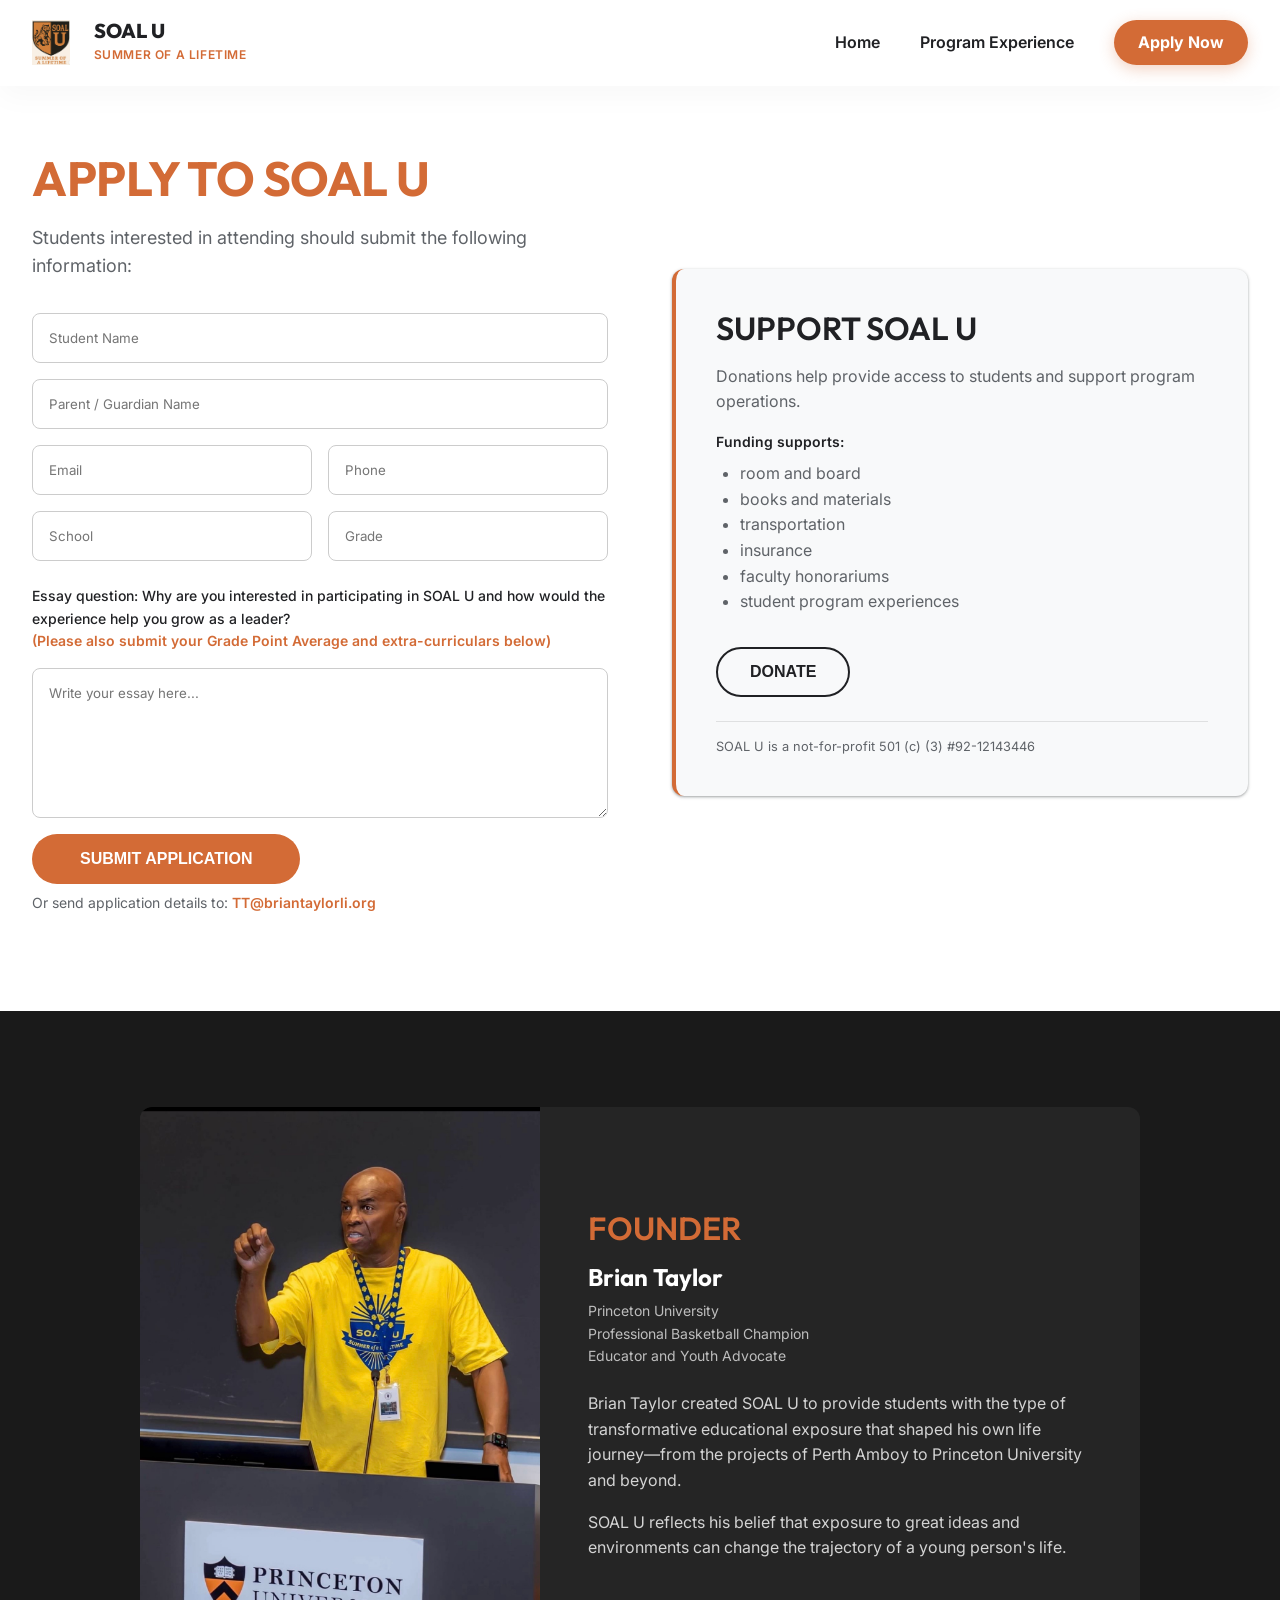
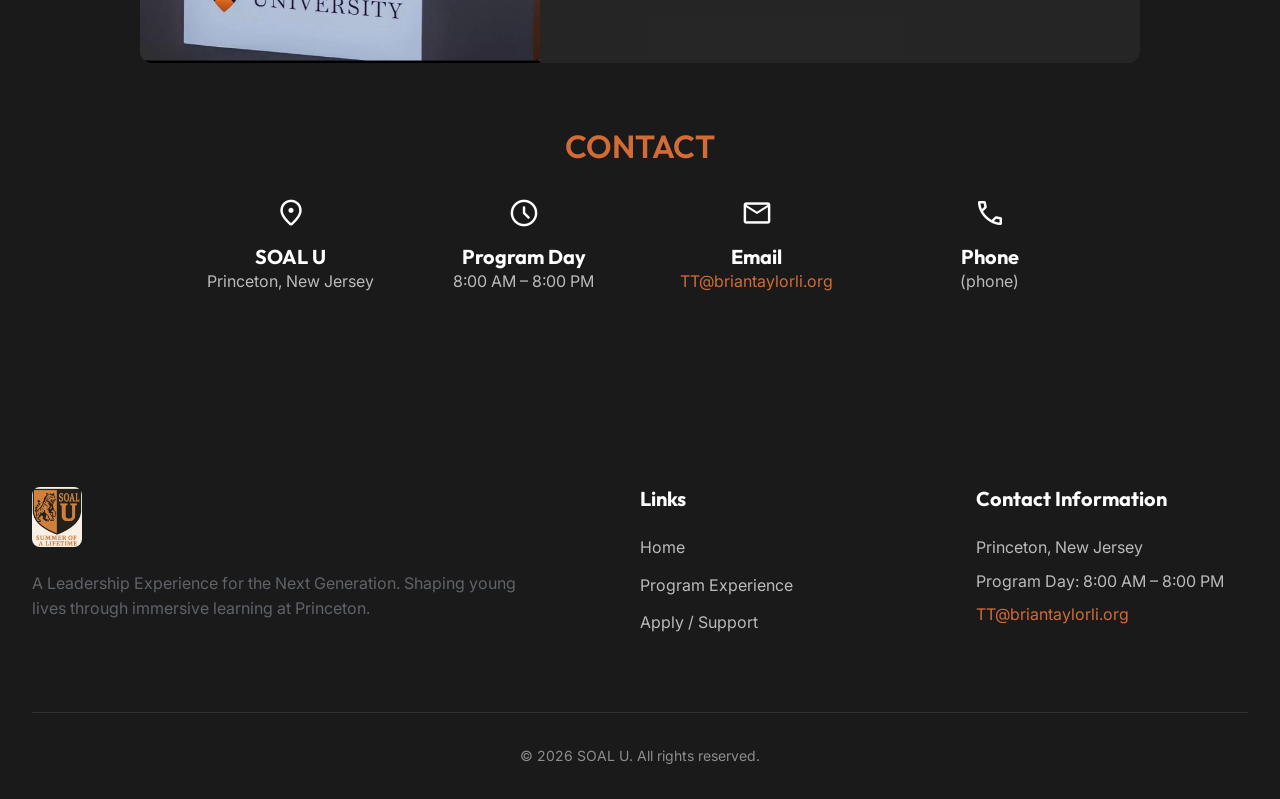
==== apply-support.html @ d5c34e99 "Add files via upload" ====
<!DOCTYPE html>
<html lang="en">
<head>
    <meta charset="UTF-8">
    <meta name="viewport" content="width=device-width, initial-scale=1.0">
    <title>SOAL U | Apply & Support</title>
    <meta name="description" content="Apply to SOAL U or Support our Program.">
    <link rel="icon" type="image/png" href="images/logo.png">
    <!-- Google Fonts: Inter & Outfit -->
    <link rel="preconnect" href="https://fonts.googleapis.com">
    <link rel="preconnect" href="https://fonts.gstatic.com" crossorigin>
    <link href="https://fonts.googleapis.com/css2?family=Inter:wght@300;400;500;600;700&family=Outfit:wght@500;700;800&display=swap" rel="stylesheet">
    <!-- Material Symbols -->
    <link rel="stylesheet" href="https://fonts.googleapis.com/css2?family=Material+Symbols+Rounded:opsz,wght,FILL,GRAD@24,400,0,0" />
    <link rel="stylesheet" href="css/styles.css">
</head>
<body>

    <!-- Navbar -->
    <nav class="navbar">
        <div class="container nav-container">
            <a href="index.html" class="nav-logo" style="text-decoration: none;">
                <img src="images/logo.png" alt="SOAL U Logo">
                <div style="display: flex; flex-direction: column; align-items: flex-start; margin-left: 0.5rem;">
                    <span style="font-size: 1.25rem; font-weight: 800; line-height: 1; color: var(--text-dark);">SOAL U</span>
                    <span style="font-size: 0.75rem; font-weight: 600; font-family: 'Inter', sans-serif; letter-spacing: 0.05em; color: var(--primary); text-transform: uppercase; margin-top: 0.2rem;">Summer of a Lifetime</span>
                </div>
            </a>
            <div class="nav-links">
                <a href="index.html">Home</a>
                <a href="program-experience.html">Program Experience</a>
                <a href="apply-support.html" class="nav-cta">Apply Now</a>
            </div>
            <button class="mobile-menu-btn">
                <span class="material-symbols-rounded">menu</span>
            </button>
        </div>
    </nav>

    <!-- Header Section -->
    <section class="section" style="padding-top: 150px; background-color: var(--white);">
        <div class="container">
            <div class="grid-2">
                <!-- Apply Form -->
                <div>
                    <h1 class="title-lg" style="margin-bottom: 1rem; color: var(--primary);">APPLY TO SOAL U</h1>
                    <p class="subtitle" style="margin-bottom: 2rem;">Students interested in attending should submit the following information:</p>
                    
                    <form action="https://formspree.io/f/xdaprrzp" method="POST" style="display: flex; flex-direction: column; gap: 1rem;">
                        <input type="text" name="Student Name" placeholder="Student Name" required style="padding: 1rem; border-radius: 8px; border: 1px solid #ccc; font-family: inherit;">
                        <input type="text" name="Parent / Guardian Name" placeholder="Parent / Guardian Name" required style="padding: 1rem; border-radius: 8px; border: 1px solid #ccc; font-family: inherit;">
                        <div style="display: grid; grid-template-columns: 1fr 1fr; gap: 1rem;">
                            <input type="email" name="Email" placeholder="Email" required style="padding: 1rem; border-radius: 8px; border: 1px solid #ccc; font-family: inherit;">
                            <input type="tel" name="Phone" placeholder="Phone" required style="padding: 1rem; border-radius: 8px; border: 1px solid #ccc; font-family: inherit;">
                        </div>
                        <div style="display: grid; grid-template-columns: 1fr 1fr; gap: 1rem;">
                            <input type="text" name="School" placeholder="School" required style="padding: 1rem; border-radius: 8px; border: 1px solid #ccc; font-family: inherit;">
                            <input type="text" name="Grade" placeholder="Grade" required style="padding: 1rem; border-radius: 8px; border: 1px solid #ccc; font-family: inherit;">
                        </div>
                        <label for="essay" style="font-weight: 500; font-size: 0.875rem; color: var(--text-dark); margin-top: 0.5rem;">Essay question: Why are you interested in participating in SOAL U and how would the experience help you grow as a leader? <br><span style="color: var(--primary); font-weight: 600;">(Please also submit your Grade Point Average and extra-curriculars below)</span></label>
                        <textarea id="essay" name="Essay question" placeholder="Write your essay here..." required style="padding: 1rem; border-radius: 8px; border: 1px solid #ccc; font-family: inherit; min-height: 150px;"></textarea>
                        
                        <div style="display: flex; flex-direction: column; gap: 0.5rem;">
                            <button type="submit" class="btn btn-primary" style="width: fit-content; padding: 1rem 3rem;">SUBMIT APPLICATION</button>
                            <p style="font-size: 0.875rem; color: var(--text-light);">Or send application details to: <a href="mailto:TT@briantaylorli.org" style="color: var(--primary); font-weight: 600;">TT@briantaylorli.org</a></p>
                        </div>
                    </form>
                </div>

                <!-- Support Section -->
                <div>
                    <div id="support" style="background: var(--bg-gray); padding: 2.5rem; border-radius: var(--radius); border-left: 4px solid var(--primary); box-shadow: var(--shadow-sm); position: sticky; top: 100px;">
                        <h2 class="title-md" style="margin-bottom: 1rem;">SUPPORT SOAL U</h2>
                        <p class="text-body" style="margin-bottom: 1rem;">Donations help provide access to students and support program operations.</p>
                        <p style="font-weight: 600; margin-bottom: 0.5rem; font-size: 0.875rem;">Funding supports:</p>
                        <ul style="list-style: disc; padding-left: 1.5rem; margin-bottom: 2rem; color: var(--text-light);">
                            <li>room and board</li>
                            <li>books and materials</li>
                            <li>transportation</li>
                            <li>insurance</li>
                            <li>faculty honorariums</li>
                            <li>student program experiences</li>
                        </ul>
                        <button class="btn btn-outline" onclick="alert('Donation window opened!')" style="margin-bottom: 1.5rem;">DONATE</button>
                        <div style="padding-top: 1rem; border-top: 1px solid rgba(0,0,0,0.1); font-size: 0.8rem; color: var(--text-light); line-height: 1.4;">
                            SOAL U is a not-for-profit 501 (c) (3) #92-12143446
                        </div>
                    </div>
                </div>
            </div>
        </div>
    </section>

    <!-- Founder Section -->
    <section class="section bg-dark text-white" style="padding-bottom: 2rem;">
        <div class="container">
            <div style="background: rgba(255,255,255,0.05); border-radius: var(--radius); display: flex; overflow: hidden; align-items: stretch; max-width: 1000px; margin: 0 auto;">
                <div style="width: 40%;">
                    <img src="images/founder.jpeg" alt="Brian Taylor, Founder" style="width: 100%; height: 100%; object-fit: cover; display: block;">
                </div>
                <div style="padding: 3rem; width: 60%; display: flex; flex-direction: column; justify-content: center;">
                    <h2 class="title-md" style="margin-bottom: 1rem; color: var(--primary);">FOUNDER</h2>
                    <h3 style="color: var(--white); font-size: 1.5rem; margin-bottom: 0.5rem; font-family: 'Outfit', sans-serif;">Brian Taylor</h3>
                    <ul style="list-style: none; margin-bottom: 1.5rem; color: rgba(255,255,255,0.7); font-size: 0.875rem;" class="component-list">
                        <li>Princeton University</li>
                        <li>Professional Basketball Champion</li>
                        <li>Educator and Youth Advocate</li>
                    </ul>
                    <p style="color: rgba(255,255,255,0.8); margin-bottom: 1rem;">Brian Taylor created SOAL U to provide students with the type of transformative educational exposure that shaped his own life journey—from the projects of Perth Amboy to Princeton University and beyond.</p>
                    <p style="color: rgba(255,255,255,0.8);">SOAL U reflects his belief that exposure to great ideas and environments can change the trajectory of a young person's life.</p>
                </div>
            </div>
        </div>
    </section>

    <!-- Contact Section -->
    <section class="section bg-dark text-white" style="padding-top: 2rem;">
        <div class="container" style="text-align: center;">
            <h2 class="title-md" style="margin-bottom: 2rem; color: var(--primary);">CONTACT</h2>
            <div class="grid-4" style="text-align: center; max-width: 900px; margin: 0 auto;">
                <div>
                    <span class="material-symbols-rounded" style="color: var(--white); font-size: 2rem; margin-bottom: 1rem;">location_on</span>
                    <h4 style="color: var(--white); font-size: 1.25rem;">SOAL U</h4>
                    <p style="color: rgba(255,255,255,0.7);">Princeton, New Jersey</p>
                </div>
                <div>
                    <span class="material-symbols-rounded" style="color: var(--white); font-size: 2rem; margin-bottom: 1rem;">schedule</span>
                    <h4 style="color: var(--white); font-size: 1.25rem;">Program Day</h4>
                    <p style="color: rgba(255,255,255,0.7);">8:00 AM – 8:00 PM</p>
                </div>
                <div>
                    <span class="material-symbols-rounded" style="color: var(--white); font-size: 2rem; margin-bottom: 1rem;">mail</span>
                    <h4 style="color: var(--white); font-size: 1.25rem;">Email</h4>
                    <p style="color: rgba(255,255,255,0.7);"><a href="mailto:TT@briantaylorli.org" style="color: var(--primary);">TT@briantaylorli.org</a></p>
                </div>
                <div>
                    <span class="material-symbols-rounded" style="color: var(--white); font-size: 2rem; margin-bottom: 1rem;">phone</span>
                    <h4 style="color: var(--white); font-size: 1.25rem;">Phone</h4>
                    <p style="color: rgba(255,255,255,0.7);">(phone)</p>
                </div>
            </div>
        </div>
    </section>

    <!-- Footer -->
    <footer class="footer" style="margin-top: 0;">
        <div class="container">
            <div class="footer-grid">
                <div class="footer-col" style="padding-right: 2rem;">
                    <img src="images/logo.png" alt="SOAL U" style="height: 60px; margin-bottom: 1rem; border-radius: 8px;">
                    <p class="text-body">A Leadership Experience for the Next Generation. Shaping young lives through immersive learning at Princeton.</p>
                </div>
                
                <div class="footer-col">
                    <h4>Links</h4>
                    <ul>
                        <li><a href="index.html">Home</a></li>
                        <li><a href="program-experience.html">Program Experience</a></li>
                        <li><a href="apply-support.html">Apply / Support</a></li>
                    </ul>
                </div>
                
                <div class="footer-col">
                    <h4>Contact Information</h4>
                    <p style="color: rgba(255,255,255,0.7); margin-bottom: 0.5rem;">Princeton, New Jersey</p>
                    <p style="color: rgba(255,255,255,0.7); margin-bottom: 0.5rem;">Program Day: 8:00 AM – 8:00 PM</p>
                    <p style="color: rgba(255,255,255,0.7); margin-bottom: 0.5rem;"><a href="mailto:TT@briantaylorli.org" style="color: var(--primary);">TT@briantaylorli.org</a></p>
                </div>
            </div>
            
            <div class="copyright">
                &copy; 2026 SOAL U. All rights reserved.
            </div>
        </div>
    </footer>

    <script src="js/main.js"></script>
</body>
</html>
---- css/styles.css ----
@import url('https://fonts.googleapis.com/css2?family=Inter:wght@300;400;500;600;700&family=Outfit:wght@500;700;800&display=swap');

:root {
  --primary: #D36B36; /* Derived from logo */
  --primary-dark: #B95828;
  --text-dark: #202124;
  --text-light: #5F6368;
  --bg-light: #FFFFFF;
  --bg-gray: #F8F9FA;
  --bg-dark: #1A1A1A;
  --white: #FFFFFF;
  --shadow-sm: 0 1px 2px 0 rgba(60,64,67,0.3), 0 1px 3px 1px rgba(60,64,67,0.15);
  --shadow-md: 0 4px 6px -1px rgba(60,64,67,0.1), 0 2px 4px -1px rgba(60,64,67,0.06);
  --shadow-lg: 0 10px 15px -3px rgba(60,64,67,0.1), 0 4px 6px -2px rgba(60,64,67,0.05);
  --transition: all 0.3s cubic-bezier(0.4, 0, 0.2, 1);
  --radius: 12px;
}

* {
  margin: 0;
  padding: 0;
  box-sizing: border-box;
}

html {
  scroll-behavior: smooth;
}

body {
  font-family: 'Inter', sans-serif;
  color: var(--text-dark);
  line-height: 1.6;
  background-color: var(--bg-light);
  overflow-x: hidden;
}

h1, h2, h3, h4, h5, h6 {
  font-family: 'Outfit', sans-serif;
  color: var(--text-dark);
  line-height: 1.2;
}

a {
  text-decoration: none;
  color: inherit;
}

ul {
  list-style: none;
}

/* Typography */
.title-xl { font-size: clamp(3rem, 5vw, 4.5rem); font-weight: 800; letter-spacing: -0.02em; }
.title-lg { font-size: clamp(2rem, 4vw, 3rem); font-weight: 700; letter-spacing: -0.01em; }
.title-md { font-size: clamp(1.5rem, 3vw, 2rem); font-weight: 600; }
.subtitle { font-size: 1.125rem; color: var(--text-light); }
.text-body { font-size: 1rem; color: var(--text-light); }

/* Layout & Utils */
.container {
  width: 100%;
  max-width: 1280px;
  margin: 0 auto;
  padding: 0 2rem;
}

.section {
  padding: 6rem 0;
}

.bg-gray { background-color: var(--bg-gray); }
.bg-dark { background-color: var(--bg-dark); color: var(--white); }
.bg-dark h1, .bg-dark h2, .bg-dark h3 { color: var(--white); }
.bg-dark .subtitle, .bg-dark .text-body { color: rgba(255,255,255,0.8); }

.grid-2 {
  display: grid;
  grid-template-columns: 1fr 1fr;
  gap: 4rem;
  align-items: center;
}

.grid-3 {
  display: grid;
  grid-template-columns: repeat(3, 1fr);
  gap: 2rem;
}

.grid-4 {
  display: grid;
  grid-template-columns: repeat(4, 1fr);
  gap: 2rem;
}

/* Buttons */
.btn {
  display: inline-flex;
  align-items: center;
  justify-content: center;
  padding: 0.875rem 2rem;
  border-radius: 50px;
  font-weight: 600;
  font-size: 1rem;
  transition: var(--transition);
  cursor: pointer;
  border: none;
}

.btn-primary {
  background-color: var(--primary);
  color: var(--white);
}

.btn-primary:hover {
  background-color: var(--primary-dark);
  transform: translateY(-2px);
  box-shadow: var(--shadow-md);
}

.btn-outline {
  background-color: transparent;
  color: var(--text-dark);
  border: 2px solid var(--text-dark);
}

.btn-outline:hover {
  background-color: var(--text-dark);
  color: var(--white);
}

.btn-outline-light {
  background-color: transparent;
  color: var(--white);
  border: 2px solid var(--white);
}

.btn-outline-light:hover {
  background-color: var(--white);
  color: var(--primary-dark);
}

/* Navbar */
.navbar {
  position: fixed;
  top: 0;
  left: 0;
  width: 100%;
  padding: 1.25rem 0;
  background-color: rgba(255, 255, 255, 0.90);
  backdrop-filter: blur(12px);
  -webkit-backdrop-filter: blur(12px);
  z-index: 1000;
  border-bottom: 1px solid rgba(255,255,255,0.3);
  box-shadow: 0 10px 30px rgba(0,0,0,0.03);
  transition: all 0.3s ease;
}

.navbar.scrolled {
  padding: 0.75rem 0;
  box-shadow: var(--shadow-sm);
}

.nav-container {
  display: flex;
  justify-content: space-between;
  align-items: center;
}

.nav-logo {
  display: flex;
  align-items: center;
  gap: 1rem;
  font-family: 'Outfit', sans-serif;
  font-weight: 800;
  font-size: 1.5rem;
  color: var(--text-dark);
}

.nav-logo img {
  height: 45px;
  transition: transform 0.3s ease;
}

.nav-logo:hover img {
  transform: scale(1.05);
}

.nav-links {
  display: flex;
  gap: 2.5rem;
  align-items: center;
}

.nav-links a {
  text-decoration: none;
  color: var(--text-dark);
  font-weight: 600;
  font-size: 1rem;
  position: relative;
  padding: 0.5rem 0;
  transition: color 0.3s ease;
}

.nav-links a::after {
  content: '';
  position: absolute;
  bottom: 0;
  left: 0;
  width: 0%;
  height: 2px;
  background-color: var(--primary);
  transition: width 0.3s ease;
  border-radius: 2px;
}

.nav-links a:hover {
  color: var(--primary);
}

.nav-links a:hover::after, .nav-links a.active::after {
  width: 100%;
}

.nav-links a.active {
  color: var(--primary);
}

.nav-cta {
  background-color: var(--primary);
  color: var(--white) !important;
  padding: 0.6rem 1.5rem !important;
  border-radius: 50px;
  font-weight: 700 !important;
  box-shadow: 0 4px 15px rgba(211, 107, 54, 0.3);
}

.nav-cta::after {
  display: none !important;
}

.nav-cta:hover {
  background-color: #e87b45 !important;
  color: var(--white) !important;
  transform: translateY(-2px);
  box-shadow: 0 6px 20px rgba(211, 107, 54, 0.4);
}

.mobile-menu-btn {
  display: none;
  background: none;
  border: none;
  font-size: 1.5rem;
  cursor: pointer;
  color: var(--text-dark);
}

/* Hero Section */
.hero {
  min-height: 100vh;
  display: flex;
  align-items: center;
  padding-top: 100px;
  position: relative;
  overflow: hidden;
}

.hero-content {
  position: relative;
  z-index: 2;
  width: 100%;
}

.hero .label {
  display: inline-block;
  padding: 0.5rem 1rem;
  background-color: rgba(211, 107, 54, 0.1);
  color: var(--primary);
  border-radius: 50px;
  font-weight: 600;
  margin-bottom: 1.5rem;
  text-transform: uppercase;
  letter-spacing: 1px;
  font-size: 0.875rem;
}

.hero h1 {
  margin-bottom: 1.5rem;
}

.hero p {
  font-size: 1.25rem;
  color: var(--text-light);
  margin-bottom: 2.5rem;
}

.hero-image-wrapper {
  position: relative;
  width: 100%;
  height: auto;
  z-index: 1;
}

.hero-image-wrapper img {
  width: 100%;
  height: 100%;
  object-fit: cover;
  object-position: center;
  border-bottom-left-radius: 40px;
}

/* Feature Cards */
.feature-card {
  background: var(--white);
  padding: 2.5rem;
  border-radius: var(--radius);
  box-shadow: var(--shadow-sm);
  transition: var(--transition);
  height: 100%;
  position: relative;
  overflow: hidden;
}

.feature-card::before {
  content: '';
  position: absolute;
  top: 0;
  left: 0;
  width: 100%;
  height: 4px;
  background: var(--primary);
  transform: scaleX(0);
  transform-origin: left;
  transition: transform 0.3s ease;
}

.feature-card:hover {
  transform: translateY(-5px);
  box-shadow: var(--shadow-lg);
}

.feature-card:hover::before {
  transform: scaleX(1);
}

.feature-icon {
  width: 48px;
  height: 48px;
  background: rgba(211, 107, 54, 0.1);
  color: var(--primary);
  border-radius: 12px;
  display: flex;
  align-items: center;
  justify-content: center;
  font-size: 1.5rem;
  margin-bottom: 1.5rem;
}

.feature-card h3 {
  margin-bottom: 1rem;
  font-size: 1.25rem;
}

/* Image Grid */
.masonry-grid {
  display: grid;
  grid-template-columns: repeat(2, 1fr);
  gap: 2rem;
}

.masonry-item {
  border-radius: var(--radius);
  overflow: hidden;
  box-shadow: var(--shadow-md);
  position: relative;
}

.masonry-item img {
  width: 100%;
  height: 100%;
  object-fit: cover;
  transition: transform 0.5s ease;
  display: block;
}

.masonry-item:hover img {
  transform: scale(1.05);
}

.masonry-item:first-child {
  grid-row: span 2;
}

/* Hero Collage */
.hero-collage {
  display: grid;
  grid-template-columns: 10fr 7fr;
  grid-template-rows: 1fr 1fr;
  gap: 1.5rem;
  align-items: stretch;
}

.hero-img-main {
  grid-row: span 2;
  border-radius: 24px;
  overflow: hidden;
  box-shadow: var(--shadow-lg);
  height: 500px;
}

.hero-img-sec {
  border-radius: 24px;
  overflow: hidden;
  box-shadow: var(--shadow-lg);
  height: calc(250px - 0.75rem);
}

.hero-img-main img, .hero-img-sec img {
  width: 100%;
  height: 100%;
  object-fit: cover;
  transition: transform 0.3s ease;
}

.hero-img-main:hover img, .hero-img-sec:hover img {
  transform: scale(1.05);
}

/* Program Components */
.component-list {
  padding-left: 0;
}

.component-item {
  display: flex;
  align-items: flex-start;
  margin-bottom: 1.5rem;
}

.component-item .check {
  color: var(--primary);
  margin-right: 1rem;
  margin-top: 5px;
  font-size: 1.25rem;
}

/* Footer Section / Apply CTA */
.cta-box {
  background: #0f0f0f;
  color: var(--white);
  border-radius: 40px;
  padding: 6rem 3rem;
  text-align: center;
  box-shadow: 0 30px 60px rgba(0, 0, 0, 0.4), inset 0 1px 0 rgba(255,255,255,0.1);
  margin-top: 6rem;
  position: relative;
  z-index: 10;
  overflow: hidden;
}

.cta-box::before {
  content: '';
  position: absolute;
  top: -50%;
  left: 50%;
  transform: translateX(-50%);
  width: 150%;
  height: 200%;
  background: radial-gradient(circle at center, rgba(211,107,54,0.2) 0%, rgba(15,15,15,0) 60%);
  z-index: 1;
  pointer-events: none;
}

.cta-box > * {
  position: relative;
  z-index: 2;
}

.cta-box h2 {
  color: var(--white);
  font-family: 'Outfit', sans-serif;
  font-size: 3.25rem;
  font-weight: 300;
  letter-spacing: 0;
  margin-bottom: 0.5rem;
}

.cta-box p.cta-sub {
  color: rgba(255,255,255,0.6);
  font-size: 1.125rem;
  margin-bottom: 2.5rem;
  font-weight: 400;
}

.cta-box .subtitle {
  color: rgba(255,255,255,0.8);
}

.footer {
  background: var(--bg-dark);
  color: var(--white);
  padding: 6rem 0 2rem;
  margin-top: 4rem;
}

.footer-grid {
  display: grid;
  grid-template-columns: 2fr 1fr 1fr;
  gap: 4rem;
  margin-bottom: 4rem;
}

.footer-col h4 {
  color: var(--white);
  margin-bottom: 1.5rem;
  font-size: 1.25rem;
}

.footer-col ul li {
  margin-bottom: 0.75rem;
  color: rgba(255,255,255,0.7);
}

.founder-info {
  display: flex;
  align-items: center;
  gap: 1rem;
  margin-top: 1.5rem;
}

.founder-avatar {
  width: 60px;
  height: 60px;
  border-radius: 50%;
  background: rgba(255,255,255,0.1);
  display: flex;
  align-items: center;
  justify-content: center;
  font-weight: 700;
  font-size: 1.25rem;
}

.copyright {
  text-align: center;
  padding-top: 2rem;
  border-top: 1px solid rgba(255,255,255,0.1);
  color: rgba(255,255,255,0.5);
  font-size: 0.875rem;
}

/* Responsive */
@media (max-width: 992px) {
  .hero-image-wrapper {
    position: relative;
    width: 100%;
    height: 400px;
    margin-top: 3rem;
    border-radius: var(--radius);
    overflow: hidden;
  }
  
  .hero-image-wrapper img {
    border-radius: var(--radius);
  }

  .grid-2 { grid-template-columns: 1fr; gap: 3rem; }
  .grid-3 { grid-template-columns: repeat(2, 1fr); }
  .grid-4 { grid-template-columns: repeat(2, 1fr); }
  
  .footer-grid { grid-template-columns: 1fr 1fr; }
}

@media (max-width: 768px) {
  .nav-links { display: none; }
  .mobile-menu-btn { display: block; }
  
  .grid-3, .grid-4, .masonry-grid { grid-template-columns: 1fr; }
  .masonry-item:first-child { grid-row: auto; }
  
  .title-xl { font-size: 2.5rem; }
  .section { padding: 4rem 0; }
  .cta-box { padding: 2rem; }
  
  .footer-grid { grid-template-columns: 1fr; gap: 2.5rem; }
}

/* Dynamic Animations */
@keyframes fadeInUp {
  from { opacity: 0; transform: translateY(40px); }
  to { opacity: 1; transform: translateY(0); }
}

@keyframes fadeInLeft {
  from { opacity: 0; transform: translateX(-40px); }
  to { opacity: 1; transform: translateX(0); }
}

@keyframes fadeInRight {
  from { opacity: 0; transform: translateX(40px); }
  to { opacity: 1; transform: translateX(0); }
}

@keyframes floatAnim {
  0% { transform: translateY(0px); }
  50% { transform: translateY(-10px); }
  100% { transform: translateY(0px); }
}

.hero-content h1 {
  animation: fadeInLeft 0.8s cubic-bezier(0.16, 1, 0.3, 1) forwards;
}

.hero-content h2 {
  opacity: 0;
  animation: fadeInLeft 0.8s cubic-bezier(0.16, 1, 0.3, 1) 0.15s forwards;
}

.hero-content div {
  opacity: 0;
  animation: fadeInLeft 0.8s cubic-bezier(0.16, 1, 0.3, 1) 0.3s forwards;
}

.hero-collage {
  opacity: 0;
  animation: fadeInRight 1s cubic-bezier(0.16, 1, 0.3, 1) 0.2s forwards;
}

.hero-img-main img {
  animation: floatAnim 6s ease-in-out infinite;
}

.hero-img-sec:nth-child(2) img {
  animation: floatAnim 7s ease-in-out infinite 0.5s;
}

.hero-img-sec:nth-child(3) img {
  animation: floatAnim 8s ease-in-out infinite 1s;
}

.scroll-reveal {
  opacity: 0;
  transform: translateY(40px);
  transition: opacity 0.8s cubic-bezier(0.16, 1, 0.3, 1), transform 0.8s cubic-bezier(0.16, 1, 0.3, 1);
}

.scroll-reveal.visible {
  opacity: 1;
  transform: translateY(0);
}
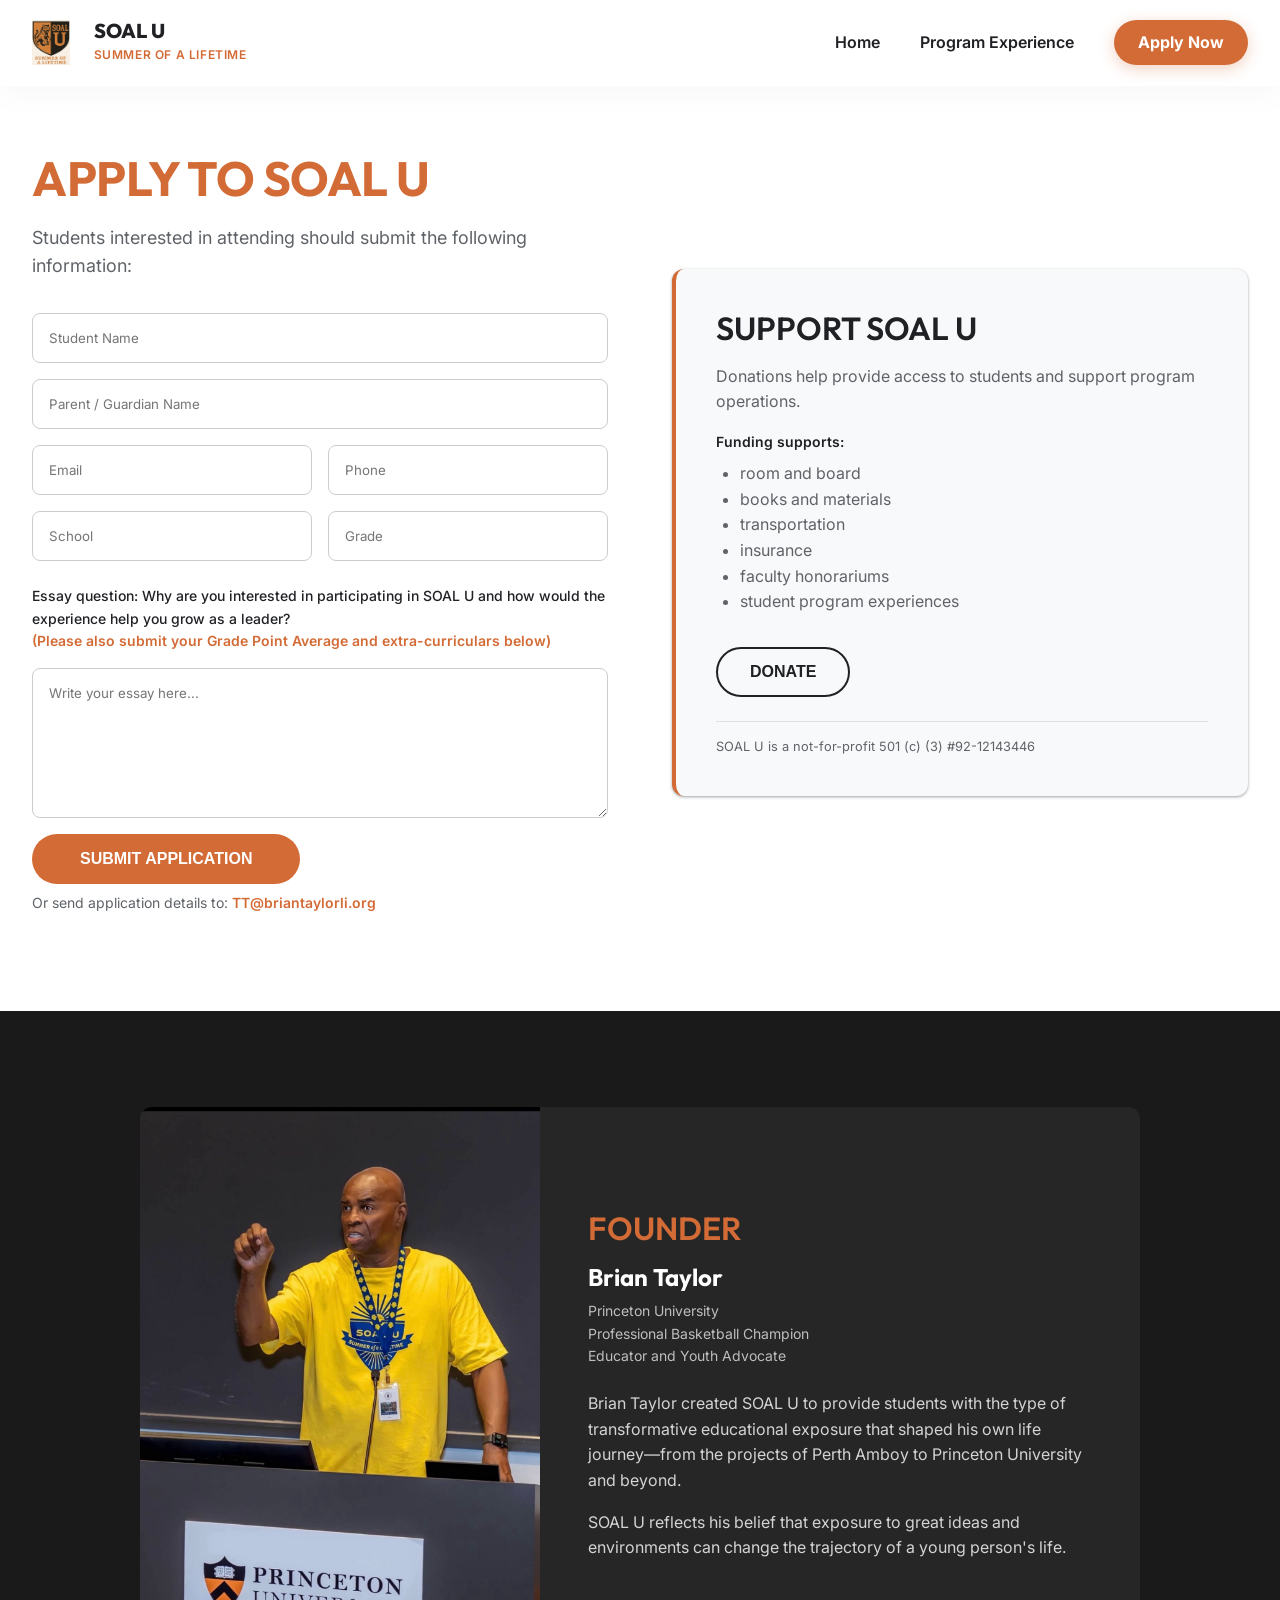
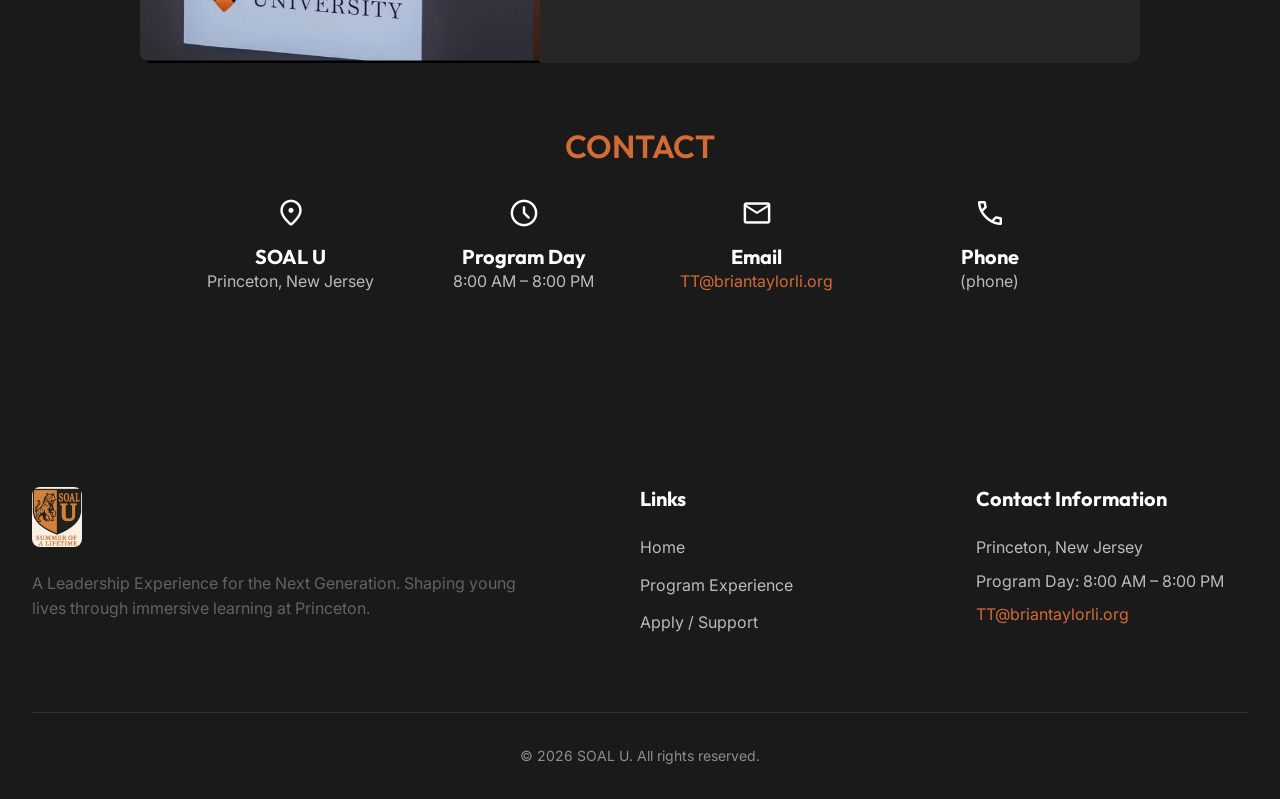
==== commit 3182cd36: "Update apply-support.html" ====
--- a/apply-support.html
+++ b/apply-support.html
@@ -96,7 +96,7 @@
         <div class="container">
             <div style="background: rgba(255,255,255,0.05); border-radius: var(--radius); display: flex; overflow: hidden; align-items: stretch; max-width: 1000px; margin: 0 auto;">
                 <div style="width: 40%;">
-                    <img src="images/founder.jpeg" alt="Brian Taylor, Founder" style="width: 100%; height: 100%; object-fit: cover; display: block;">
+                   <img src="images/founder.jpeg" alt="Brian Taylor, Founder" style="width: 100%; height: auto; object-fit: contain; display: block;">
                 </div>
                 <div style="padding: 3rem; width: 60%; display: flex; flex-direction: column; justify-content: center;">
                     <h2 class="title-md" style="margin-bottom: 1rem; color: var(--primary);">FOUNDER</h2>
--- a/css/styles.css
+++ b/css/styles.css
@@ -634,7 +634,6 @@
 
 .hero-img-sec:nth-child(3) img {
   animation: floatAnim 8s ease-in-out infinite 1s;
-}
 
 .scroll-reveal {
   opacity: 0;
@@ -646,3 +645,125 @@
   opacity: 1;
   transform: translateY(0);
 }
+
+@media (max-width: 768px) {
+  .founder-section,
+  .founder-container,
+  .founder-content,
+  .about-founder,
+  .founder-wrapper {
+    display: block !important;
+    grid-template-columns: 1fr !important;
+    flex-direction: column !important;
+  }
+
+  .founder-image,
+  .founder-photo,
+  .founder-left,
+  .founder-right,
+  .founder-text {
+    width: 100% !important;
+    max-width: 100% !important;
+  }
+
+  .founder-image img,
+  .founder-photo img,
+  .founder-left img {
+    width: 100% !important;
+    height: auto !important;
+    display: block !important;
+  }
+
+  .founder-text,
+  .founder-right,
+  .founder-content {
+    padding: 20px !important;
+  }
+
+ h1, h2, h3 {
+  overflow-wrap: break-word !important;
+
+/* MOBILE FIX */
+@media (max-width: 768px) {
+  .grid-2 {
+    grid-template-columns: 1fr !important;
+    gap: 1.5rem !important;
+  }
+
+  .grid-2 > * {
+    width: 100% !important;
+    max-width: 100% !important;
+  }
+
+  .grid-2 img {
+    width: 100% !important;
+    height: auto !important;
+    object-fit: contain !important;
+    display: block !important;
+  }
+}
+   /* HERO MOBILE FIX */
+@media (max-width: 768px) {
+  .hero {
+    min-height: auto !important;
+    padding-top: 120px !important;
+  }
+
+  .hero-content {
+    width: 100% !important;
+  }
+
+  .hero-image-wrapper {
+    width: 100% !important;
+    height: auto !important;
+    margin-top: 2rem !important;
+  }
+
+  .hero-collage {
+    display: grid !important;
+    grid-template-columns: 1fr !important;
+    grid-template-rows: auto !important;
+    gap: 1rem !important;
+  }
+
+  .hero-img-main,
+  .hero-img-sec {
+    height: auto !important;
+    grid-row: auto !important;
+  }
+
+  .hero-img-main img,
+  .hero-img-sec img {
+    width: 100% !important;
+    height: auto !important;
+    object-fit: contain !important;
+    display: block !important;
+  }
+}
+/* CTA MOBILE FIX */
+@media (max-width: 768px) {
+
+  .cta-box {
+    padding: 3rem 1.5rem !important;
+    border-radius: 20px !important;
+  }
+
+  .cta-box h2 {
+    font-size: 2rem !important;
+  }
+
+  .cta-sub {
+    font-size: 1rem !important;
+  }
+
+  .cta-box div {
+    flex-direction: column !important;
+    gap: 1rem !important;
+  }
+
+  .cta-box .btn {
+    width: 100% !important;
+    padding: 1rem !important;
+  }
+
+}
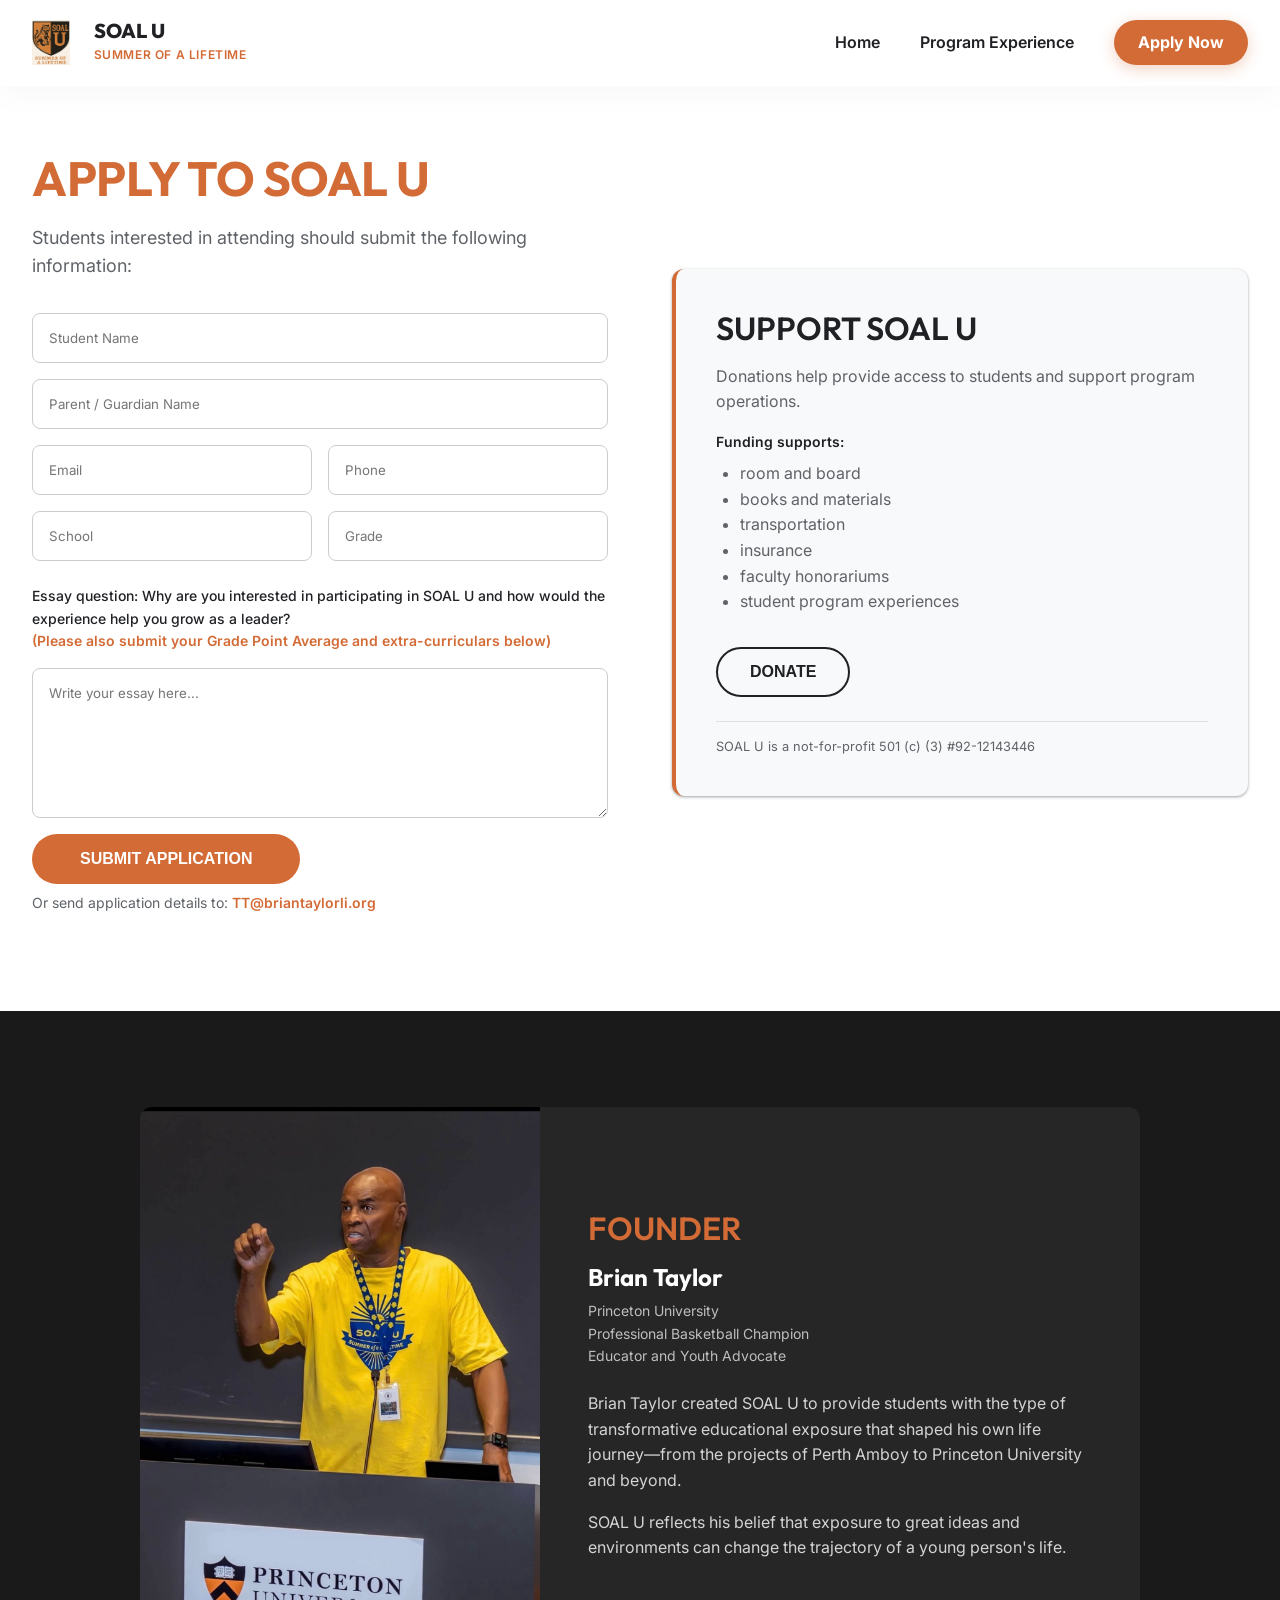
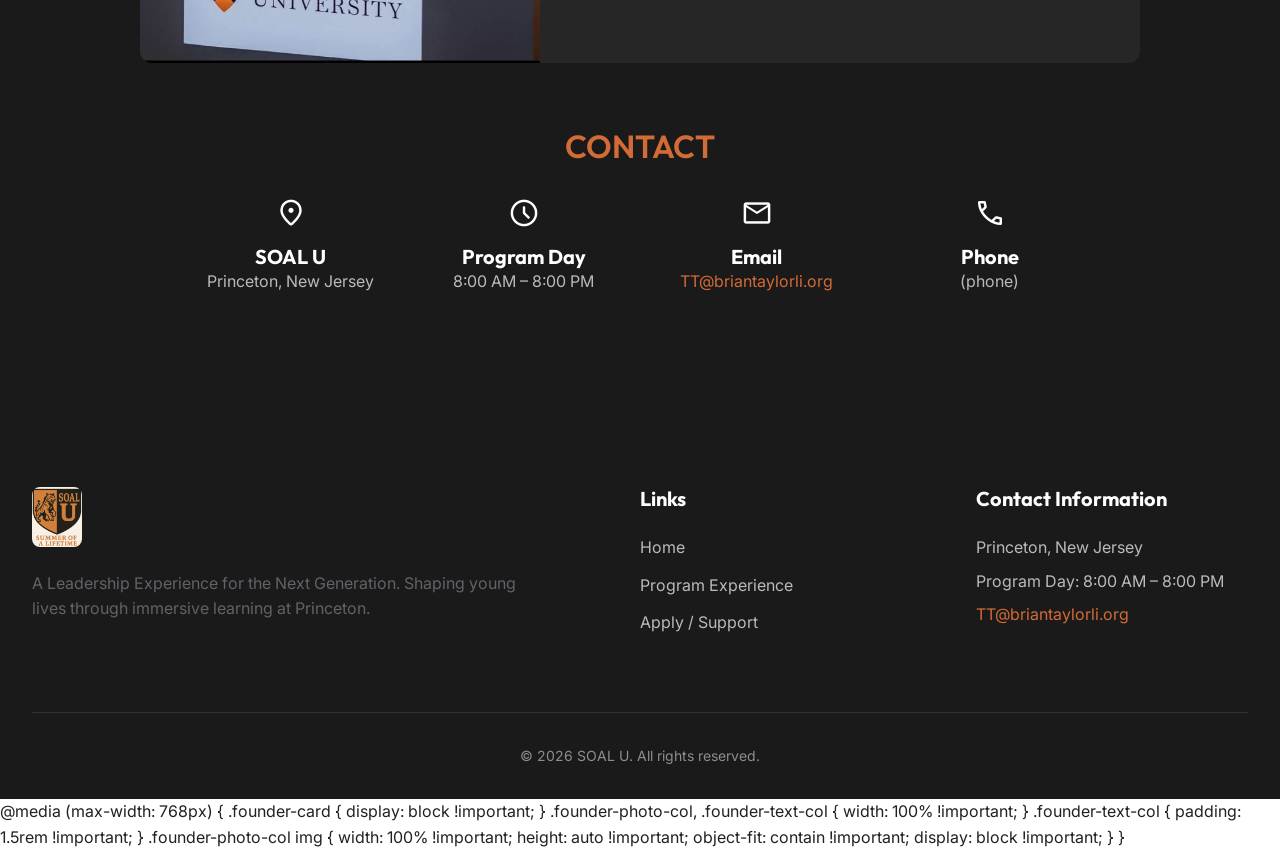
==== commit 6bddf1dc: "Update apply-support.html" ====
--- a/apply-support.html
+++ b/apply-support.html
@@ -94,11 +94,11 @@
     <!-- Founder Section -->
     <section class="section bg-dark text-white" style="padding-bottom: 2rem;">
         <div class="container">
-            <div style="background: rgba(255,255,255,0.05); border-radius: var(--radius); display: flex; overflow: hidden; align-items: stretch; max-width: 1000px; margin: 0 auto;">
-                <div style="width: 40%;">
+            <div class="founder-card" style="background: rgba(255,255,255,0.05); border-radius: var(--radius); display: flex; overflow: hidden; align-items: stretch; max-width: 1000px; margin: 0 auto;">
+                <div class="founder-photo-col" style="width: 40%;">
                    <img src="images/founder.jpeg" alt="Brian Taylor, Founder" style="width: 100%; height: auto; object-fit: contain; display: block;">
                 </div>
-                <div style="padding: 3rem; width: 60%; display: flex; flex-direction: column; justify-content: center;">
+                <div class="founder-text-col" style="padding: 3rem; width: 60%; display: flex; flex-direction: column; justify-content: center;">
                     <h2 class="title-md" style="margin-bottom: 1rem; color: var(--primary);">FOUNDER</h2>
                     <h3 style="color: var(--white); font-size: 1.5rem; margin-bottom: 0.5rem; font-family: 'Outfit', sans-serif;">Brian Taylor</h3>
                     <ul style="list-style: none; margin-bottom: 1.5rem; color: rgba(255,255,255,0.7); font-size: 0.875rem;" class="component-list">
@@ -177,3 +177,24 @@
     <script src="js/main.js"></script>
 </body>
 </html>
+@media (max-width: 768px) {
+  .founder-card {
+    display: block !important;
+  }
+
+  .founder-photo-col,
+  .founder-text-col {
+    width: 100% !important;
+  }
+
+  .founder-text-col {
+    padding: 1.5rem !important;
+  }
+
+  .founder-photo-col img {
+    width: 100% !important;
+    height: auto !important;
+    object-fit: contain !important;
+    display: block !important;
+  }
+}
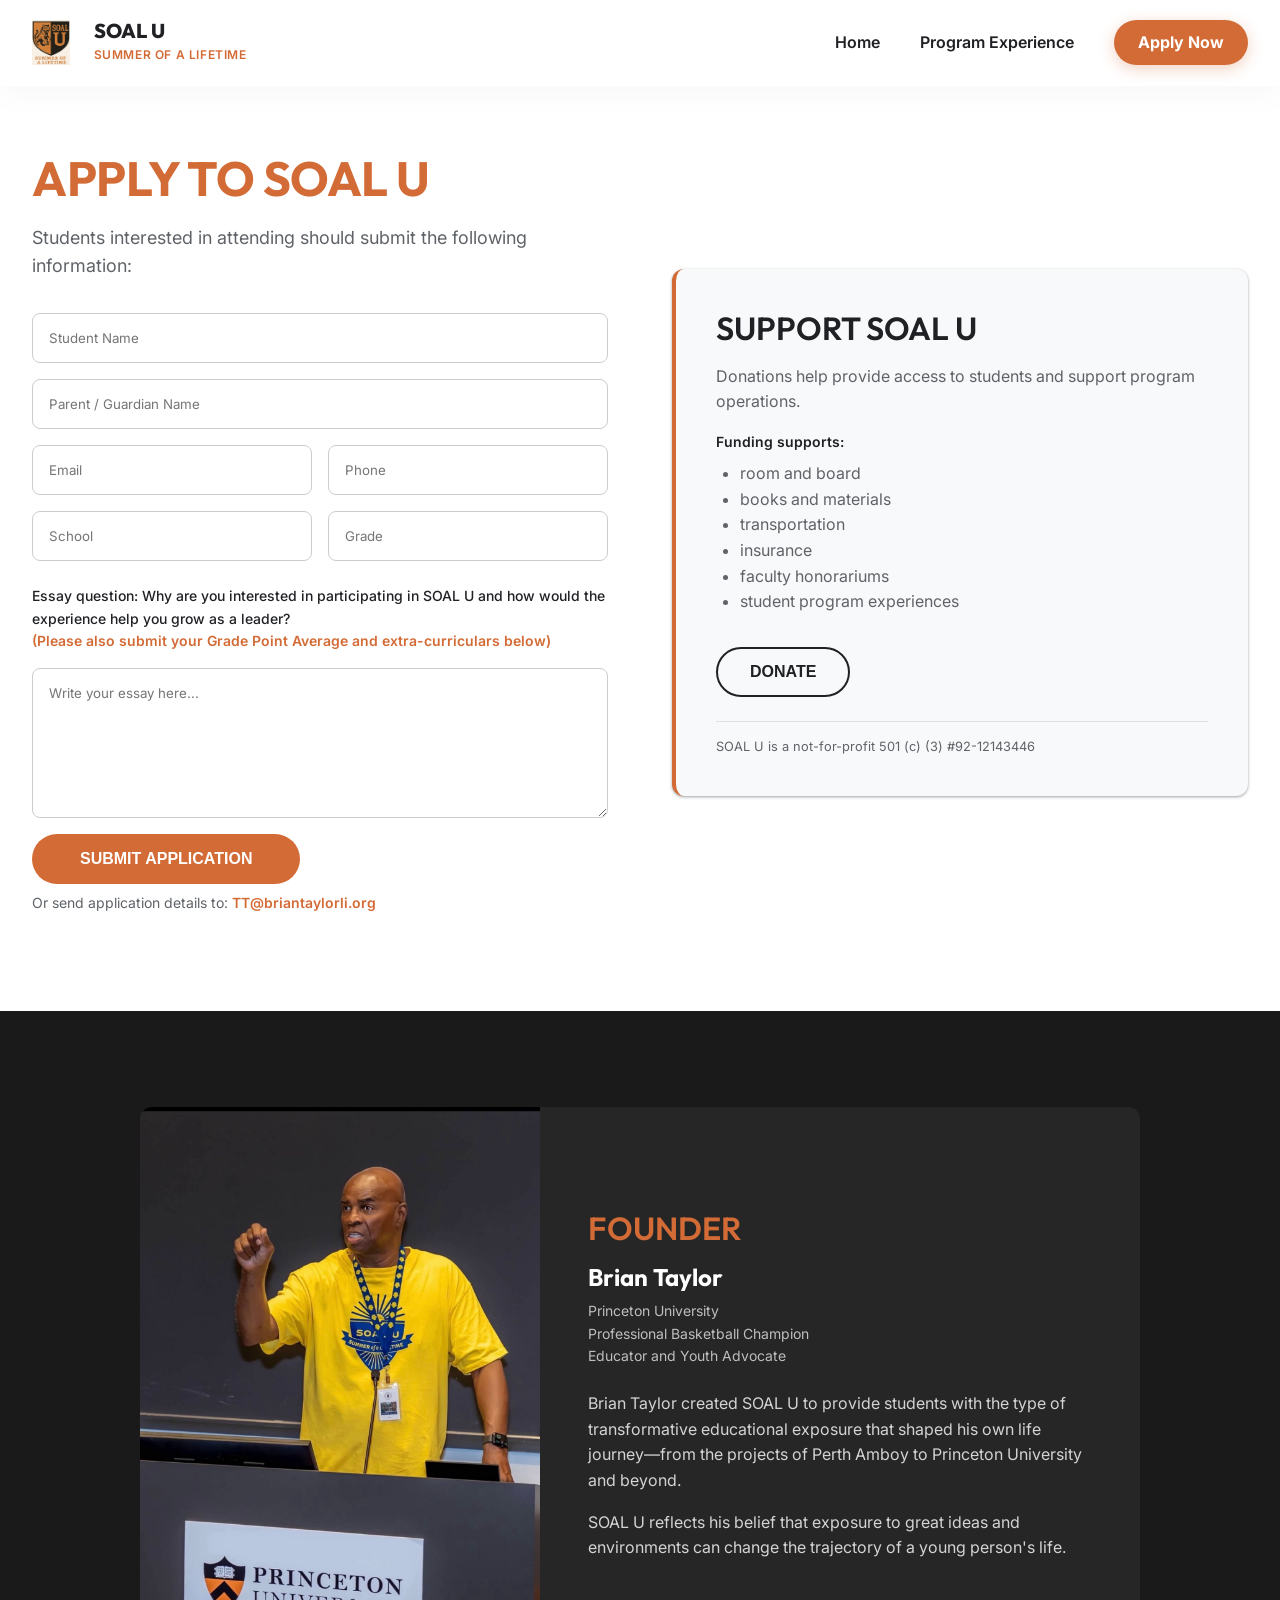
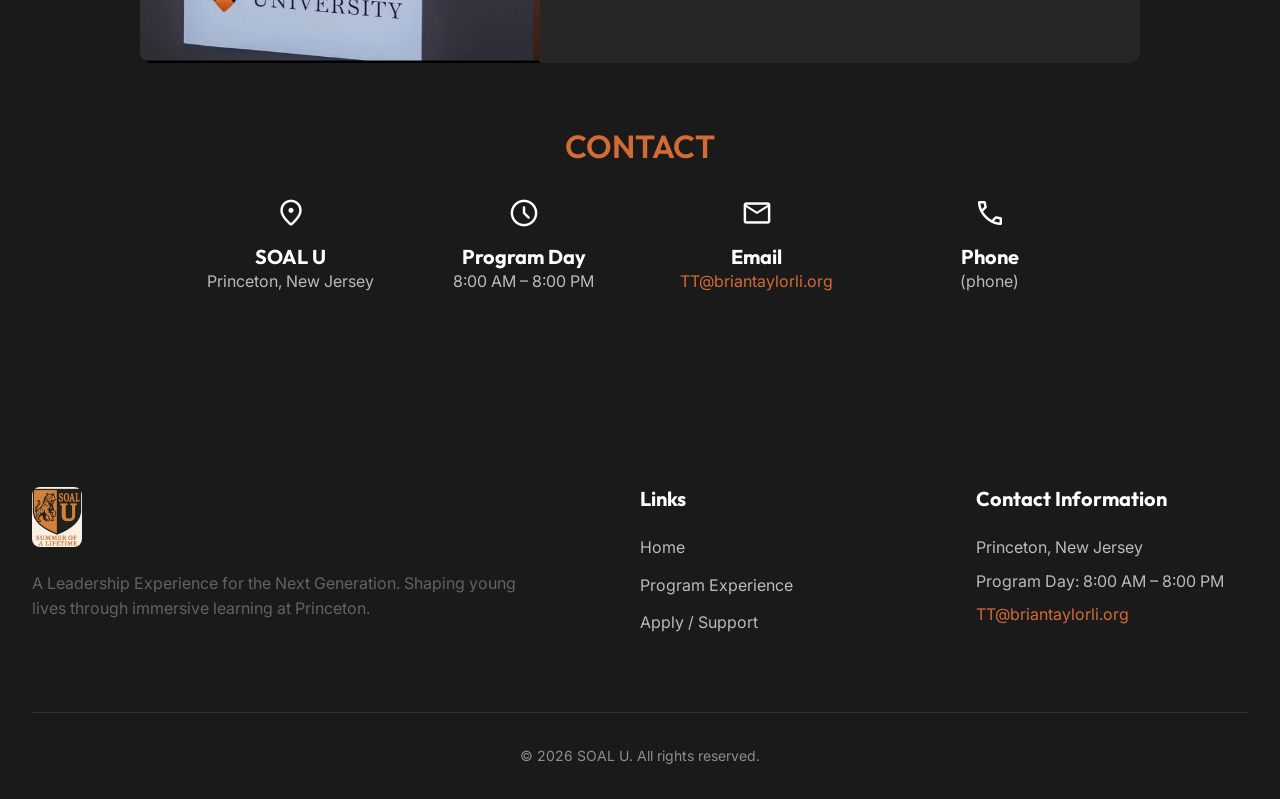
==== commit 1f3207fc: "Update apply-support.html" ====
--- a/apply-support.html
+++ b/apply-support.html
@@ -177,24 +177,3 @@
     <script src="js/main.js"></script>
 </body>
 </html>
-@media (max-width: 768px) {
-  .founder-card {
-    display: block !important;
-  }
-
-  .founder-photo-col,
-  .founder-text-col {
-    width: 100% !important;
-  }
-
-  .founder-text-col {
-    padding: 1.5rem !important;
-  }
-
-  .founder-photo-col img {
-    width: 100% !important;
-    height: auto !important;
-    object-fit: contain !important;
-    display: block !important;
-  }
-}
